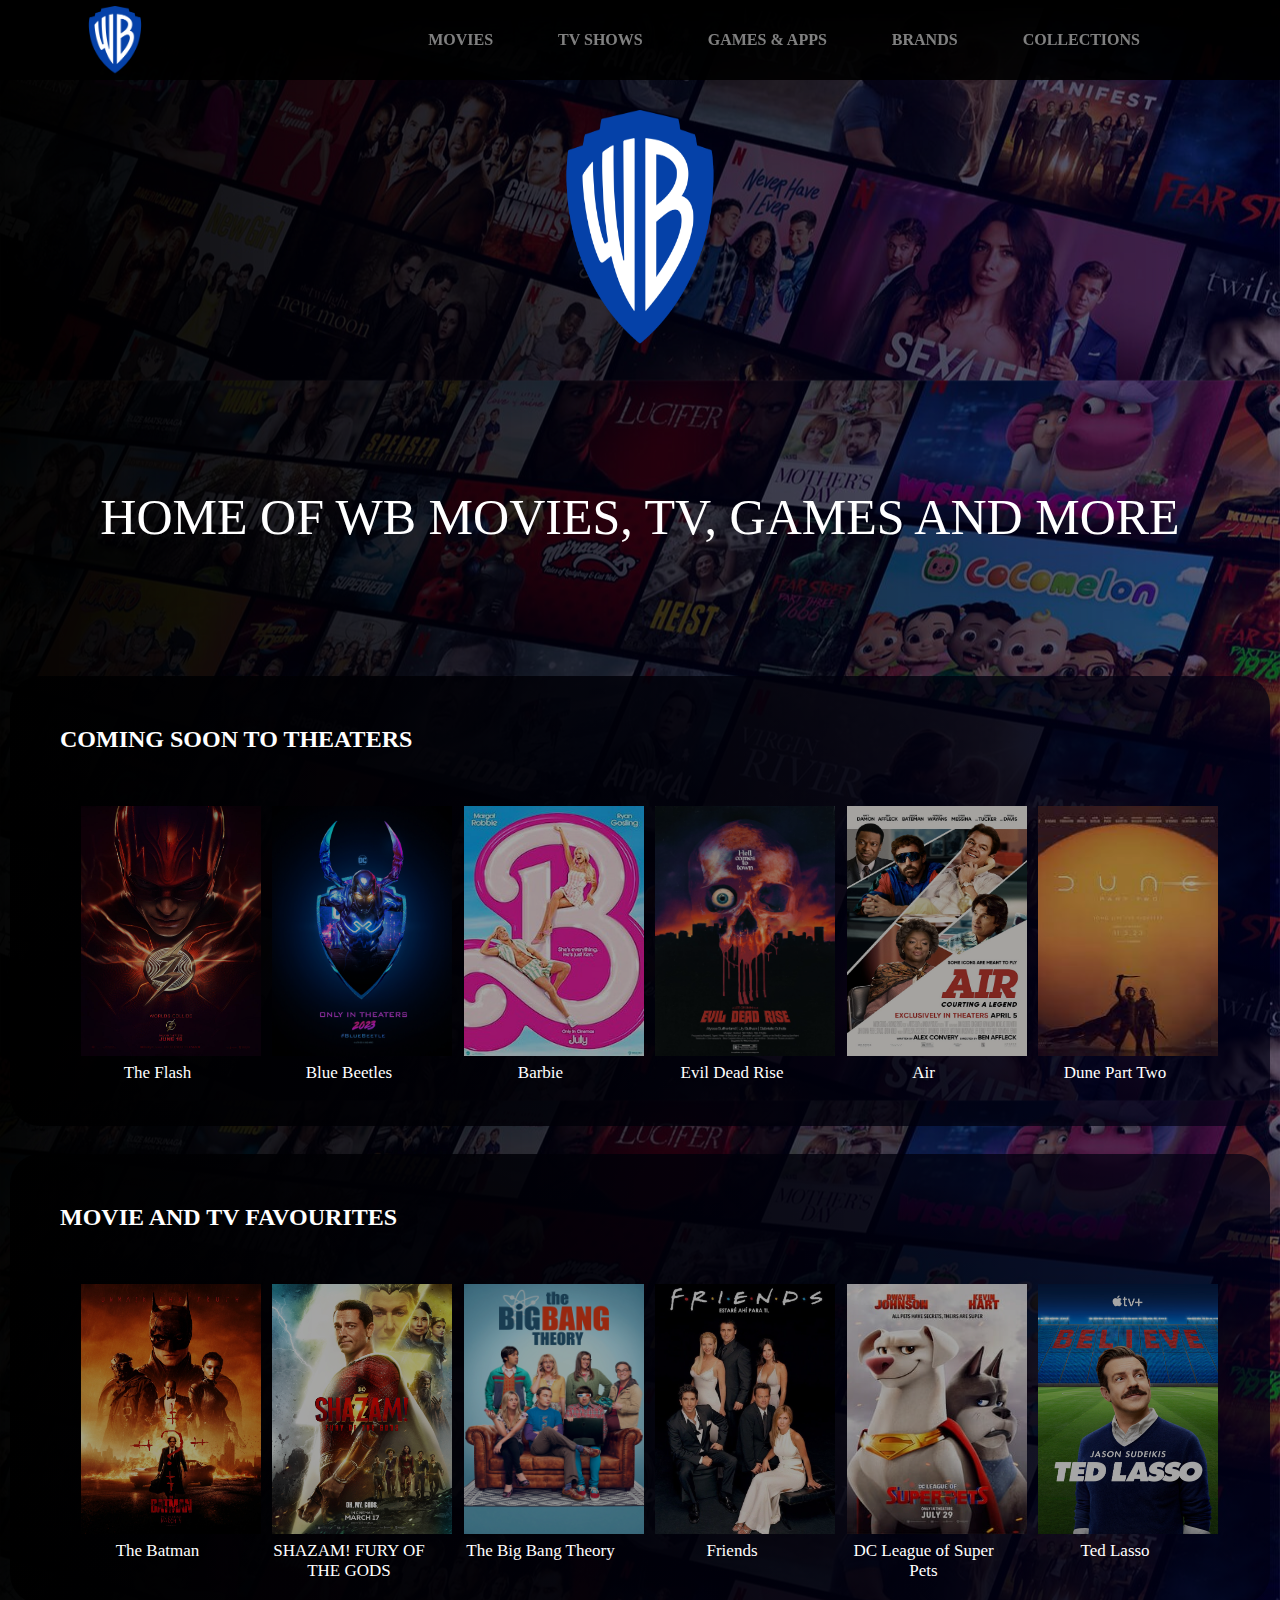
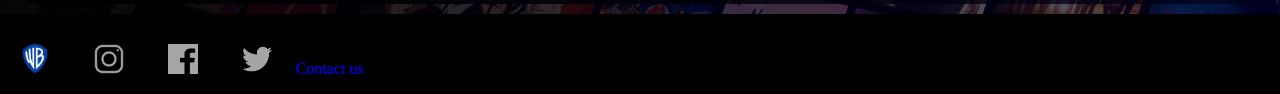
==== index.html @ 33ad989e "assignment submission" ====
<!doctype html>
<html lang="en">
	<head>
		<meta charset="UTF-8">
		<meta http-equiv="X-UA Compatible" content="IE=edge">
		<meta name="author" content= "Lawrence Bray">
		<meta name="viewport" content="width=device-width, initial-scale=1.0">
		<meta name= "description" content= "Home of Warner Bros Movies, TV Shows and Video Games including Harry Potter, DC Comics and more!">
		<title>WarnerBros.com | Home of WB Movies, TV, Games and more!</title>
		<link rel="icon" href="Warner_Bros._(2019)_logo.svg.png"
		type="image/x-icon">
		<link rel="stylesheet" href="presentation.css">
		
	</head>
	<body>
		<nav>
		
			<a href="index.html"><img src="Warner_Bros._(2020)_logo.svg.png"></a>
				<ul>		
				<li><a href="movies.html">MOVIES</a>
				<li><a href="tvshows.html">TV SHOWS</a>
				<li><a href="games&apps.html">GAMES & APPS</a>
				<li><a href="brands.html">BRANDS</a>
				<li><a href="collections.html">COLLECTIONS</a>
				
				<!--<input type"text" placeholder="Search">
				<div class="button">
				</div>-->
				</ul>
			</nav>
			<h1>
			<img src="Warner_Bros._(2020)_logo.svg.png" alt ="logo">
			</h1>
			<header>
				HOME OF WB MOVIES, TV, GAMES 
				AND MORE
			</header>
		
		<section>
			<h2>COMING SOON TO THEATERS</h2>
			<figure>
				<a href="theflash.html"><img src="TheFlash-Flash-2023.jpg" class="image"></a>
				<figcaption>The Flash</figcaption>
				</figure>
				<figure>
				<a href="index.html"><img src="blue beetles.jpg" class="image"></a>
				<figcaption>Blue Beetles</figcaption>
				</figure>
				<figure>
				<a href="index.html"><img src="Barbie_2023_poster.jpg" class="image"></a>
				<figcaption>Barbie</figcaption>
				</figure>
				<figure>
				<a href="index.html"><img src="Evil and dead rise.jpg" class="image"></a>
				<figcaption>Evil Dead Rise</figcaption>
				</figure>
				<figure>
				<a href="index.html"><img src="Air.jpg" class="image"></a>
				<figcaption>Air</figcaption>
				</figure>
				<figure>
				<a href="index.html"><img src="dune 2.jpg" class="image"></a>
				<figcaption>Dune Part Two</figcaption>
				</figure>
		</section>
		<br>
		<section>
			<h2>MOVIE AND TV FAVOURITES</h2>
			<figure>
				<a href="index.html"><img src="The batman.jpg" class="image"></a>
				<figcaption>The Batman</figcaption>
			</figure>
			<figure>
				<a href="index.html"><img src="shazam.jpg" class="image"></a>
				<figcaption>SHAZAM! FURY OF THE GODS</figcaption>
			</figure>
			<figure>
				<a href="index.html"><img src="the big bang theory.jpg" class="image"></a>
				<figcaption>The Big Bang Theory</figcaption>
				
			</figure>
			<figure>
				<a href="index.html"><img src="friends.jpg" class="image"></a>
				<figcaption>Friends</figcaption>
			
			</figure>
			<figure>
				<a href="index.html"><img src="DC_League_of_Super-Pets.jpg" class="image"></a>
				<figcaption>DC League of Super Pets</figcaption>
			</figure>
			<figure>
				<a href="index.html"><img src="ted lasso.jpg" class="image"></a>
				<figcaption>Ted Lasso</figcaption>
			</figure>
		</section>
	</body>
	<footer>
		<img style="filter:brightness(100%);" src="Warner_Bros._(2020)_logo.svg.png" class="image"></a>
		<a href="https://www.instagram.com/warnerbrosentertainment/"><img src="white-instagram-logo-png-transparent.png"class="image"></a>
		<a href="https://www.facebook.com/warnerbrosent/"><img src="facebook logo.png" class="image"></a>
		<a href="https://twitter.com/Warnerbros/"><img src="twitter.png" class="image"></a>
		<a href="contactus.html">Contact us</a>
	</footer>
</html>
---- presentation.css ----
body{
	font-family: Rockwell Condensed;
	width: 100%;
	height: 100vh;
	background-image: linear-gradient(to right, rgba(0,0,0,0.97),rgba(0,0,50,0.5)), url("background.jpg");
	top: 100px;
	background-size: 100%;
	background-position: center;
	position: relative;
	
}

* {
	padding: 0px;
	margin: 0;
	text-decoration: none;
	list-style: none;
	box-sizing: border-box;
}
input{
	height:40px;
	width: 240px;
	outline:none;
	padding:0 20px;
	color:black;
	font-size:20px;
	box-sizing:border-box;
	border-radius:50px;
	
}
/*::placeholder{
	color:grey;
}
.button{
	position:absolute;
	
	top:1px;
	background: red;
	line-height:80px;
	height:50px;
	width:50px;
	text-align:center;
	border-radius: 50%;	
}
.button img{
	width:40px;
	height:40px;
}*/
 
 
 
 
 
 nav{
	background: black;
	height: 80px;
	position: fixed;
	z-index:9999;
	width:100%;
	top:0;
	background:linear-gradient(to bottom, rgba(0,0,0,1), rgba(0,0,0,0.9));
}
nav img{
	width: 70px;
	height: 75px;
	padding: 3px;
	margin: 3px 80px;
	}
 ul{
	float: right;
	margin-right: 80px;
	
}
nav ul li{
	display: inline-block;
	line-height: 80px;
	margin: 0 5px;
	
}
nav ul li a{
	color: white;
	filter: brightness(50%);
	font-weight: bold;
	padding-right: 55px;		
}
nav a:hover{
	filter: brightness(100%);
	transition: 0.3s;	
}
nav a.active {
  filter:brightness(100%);
  color: white;
}
nav img:hover{
	width:73px;
	height:78px;
	transition: .3s;
}
 
section .button:hover{
	background-color:white;
	text-align:center;
	border: 3px solid #000040; 
	color:#000020;
	
}
	
h1 img {
	width: 14%;
	height: 250px;
	padding-top:10px;
	margin-left: 43%;
	
}
header{
	font-size: 50px;
	font-weight: none;
	color: #fff;
	padding-top:130px;
	text-align:center;
	margin-bottom: 130px;
}	
h2{
	color:white;
	padding-top: 50px;
	margin-left:50px;
	
	
}
section{
	margin-bottom:10px;
	height: 450px;
	margin-right: 10px;
	margin-left: 10px;
	background: linear-gradient(to right, rgba(0,0,0,0.97),rgba(0,0,20,0.7));
	border-radius:30px;
	position: relative;
	/*align-items:center;i*/
	/*content:"";*/
	/*display:table;*/
	/*clear: both;*/
	
}
.btn{
justify-content: space-between;
align-items:center;
}

section figure{
	box-sizing: border-box;
	
}
figcaption{
	color:white;
	font-size: 17px;
	margin-left:37%;
	width:80%;
	text-align:center;
	
}
figure{
	float: left;
	width:15.2%;
	align-items:center;
}
figure img{
	width: 180px;
	height: 300px;
	padding-top: 50px;
	margin: 3px 37%;
	color:white;	
}
.image {
  transition: filter 0.4s ease;
  filter: brightness(65%);
}

.image:hover {
  filter: brightness(100%);
}
/*figure img:hover{
	
	transition: 0.4s;
	width: 200px;
	height:320px;
	
}*/
figcaption:hover{
	text-align:center;
	
}
footer{
	background: black;
	height:80px;
	bottom:0;
	
	
}
footer img{
	
	height:30px;
	width:30px;
	margin-left:20px;
	margin-top:30px;
	margin-right:20px;
	display:inline-block;
}
footer p {
	color:white;
	font-size: 10px;
	text-align:center;
}
}
@media only screen and (max-width: 600px){
body{
background-image: none;
}
}
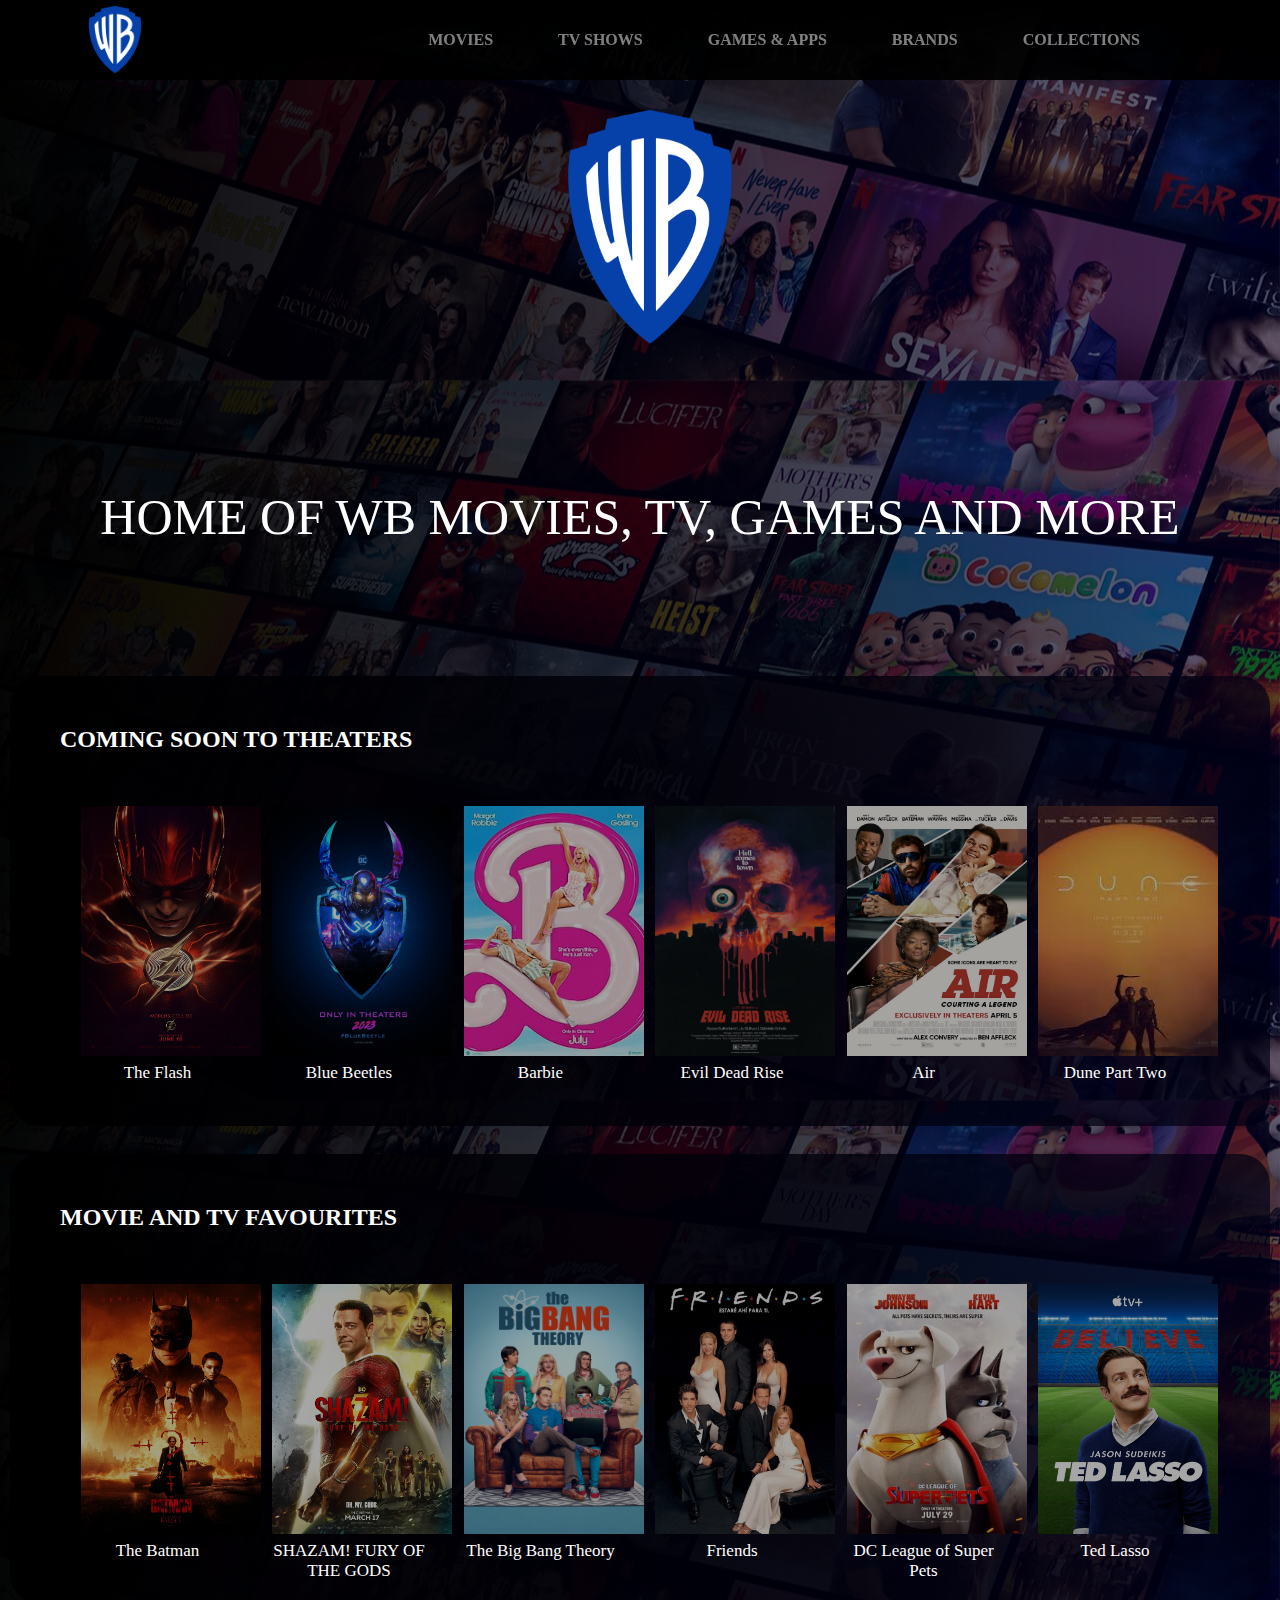
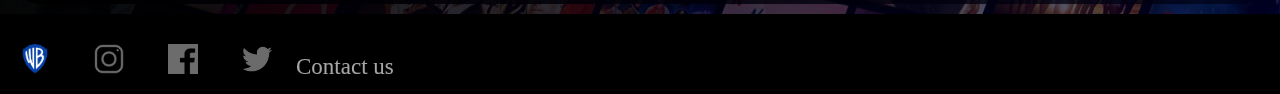
==== commit be667205: "assignment submission" ====
--- a/index.html
+++ b/index.html
@@ -15,7 +15,7 @@
 	<body>
 		<nav>
 		
-			<a href="index.html"><img src="Warner_Bros._(2020)_logo.svg.png"></a>
+			<a href="index.html"><img src="Warner_Bros._(2020)_logo.svg.png" alt="WB icon" /></a>
 				<ul>		
 				<li><a href="movies.html">MOVIES</a>
 				<li><a href="tvshows.html">TV SHOWS</a>
@@ -23,9 +23,7 @@
 				<li><a href="brands.html">BRANDS</a>
 				<li><a href="collections.html">COLLECTIONS</a>
 				
-				<!--<input type"text" placeholder="Search">
-				<div class="button">
-				</div>-->
+		
 				</ul>
 			</nav>
 			<h1>
@@ -39,27 +37,27 @@
 		<section>
 			<h2>COMING SOON TO THEATERS</h2>
 			<figure>
-				<a href="theflash.html"><img src="TheFlash-Flash-2023.jpg" class="image"></a>
+				<a href="theflash.html"><img src="TheFlash-Flash-2023.jpg" alt="The Flash"class="image"/></a>
 				<figcaption>The Flash</figcaption>
 				</figure>
 				<figure>
-				<a href="index.html"><img src="blue beetles.jpg" class="image"></a>
+				<a href="index.html"><img src="blue beetles.jpg" alt="Blue Beetles"class="image"/></a>
 				<figcaption>Blue Beetles</figcaption>
 				</figure>
 				<figure>
-				<a href="index.html"><img src="Barbie_2023_poster.jpg" class="image"></a>
+				<a href="index.html"><img src="Barbie_2023_poster.jpg" alt="Barbie" class="image"/></a>
 				<figcaption>Barbie</figcaption>
 				</figure>
 				<figure>
-				<a href="index.html"><img src="Evil and dead rise.jpg" class="image"></a>
+				<a href="index.html"><img src="Evil and dead rise.jpg" alt="Evil Dead Rise" class="image"/></a>
 				<figcaption>Evil Dead Rise</figcaption>
 				</figure>
 				<figure>
-				<a href="index.html"><img src="Air.jpg" class="image"></a>
+				<a href="index.html"><img src="Air.jpg" alt="Air"class="image"/></a>
 				<figcaption>Air</figcaption>
 				</figure>
 				<figure>
-				<a href="index.html"><img src="dune 2.jpg" class="image"></a>
+				<a href="index.html"><img src="dune 2.jpg" alt="Dune Part Two" class="image"/></a>
 				<figcaption>Dune Part Two</figcaption>
 				</figure>
 		</section>
@@ -67,38 +65,39 @@
 		<section>
 			<h2>MOVIE AND TV FAVOURITES</h2>
 			<figure>
-				<a href="index.html"><img src="The batman.jpg" class="image"></a>
+				<a href="index.html"><img src="The batman.jpg" alt="The Batman" class="image"/></a>
 				<figcaption>The Batman</figcaption>
 			</figure>
 			<figure>
-				<a href="index.html"><img src="shazam.jpg" class="image"></a>
+				<a href="shazam.html"><img src="shazam.jpg" alt="SHAZAM! FURY OF THE GODS" class="image"/></a>
 				<figcaption>SHAZAM! FURY OF THE GODS</figcaption>
 			</figure>
 			<figure>
-				<a href="index.html"><img src="the big bang theory.jpg" class="image"></a>
+				<a href="index.html"><img src="the big bang theory.jpg" alt="The Big Bang Theory" class="image"/></a>
 				<figcaption>The Big Bang Theory</figcaption>
 				
 			</figure>
 			<figure>
-				<a href="index.html"><img src="friends.jpg" class="image"></a>
+				<a href="index.html"><img src="friends.jpg" alt="Friends" class="image"/></a>
 				<figcaption>Friends</figcaption>
 			
 			</figure>
 			<figure>
-				<a href="index.html"><img src="DC_League_of_Super-Pets.jpg" class="image"></a>
+				<a href="index.html"><img src="DC_League_of_Super-Pets.jpg" alt="DC League of Super Pets" class="image"/></a>
 				<figcaption>DC League of Super Pets</figcaption>
 			</figure>
 			<figure>
-				<a href="index.html"><img src="ted lasso.jpg" class="image"></a>
+				<a href="index.html"><img src="ted lasso.jpg" alt="Ted Lasso" class="image"/></a>
 				<figcaption>Ted Lasso</figcaption>
 			</figure>
 		</section>
-	</body>
-	<footer>
-		<img style="filter:brightness(100%);" src="Warner_Bros._(2020)_logo.svg.png" class="image"></a>
-		<a href="https://www.instagram.com/warnerbrosentertainment/"><img src="white-instagram-logo-png-transparent.png"class="image"></a>
-		<a href="https://www.facebook.com/warnerbrosent/"><img src="facebook logo.png" class="image"></a>
-		<a href="https://twitter.com/Warnerbros/"><img src="twitter.png" class="image"></a>
+		<footer>
+		<img style="filter:brightness(100%);" src="Warner_Bros._(2020)_logo.svg.png" alt="WB logo" class="image"/></a>
+		<a href="https://www.instagram.com/warnerbrosentertainment/"><img src="white-instagram-logo-png-transparent.png" alt="instagram"class="image"/></a>
+		<a href="https://www.facebook.com/warnerbrosent/"><img src="facebook logo.png" alt="facebook" class="image"/></a>
+		<a href="https://twitter.com/Warnerbros/"><img src="twitter.png" alt="twitter" class="image"/></a>
 		<a href="contactus.html">Contact us</a>
 	</footer>
+	</body>
+	
 </html>  
--- a/presentation.css
+++ b/presentation.css
@@ -1,4 +1,10 @@
-
+* {
+	padding: 0px;
+	margin: 0;
+	text-decoration: none;
+	list-style: none;
+	box-sizing: border-box;
+}
 body{
 	font-family: Rockwell Condensed;
 	width: 100%;
@@ -9,49 +15,7 @@
 	background-position: center;
 	position: relative;
 	
-}
-
-* {
-	padding: 0px;
-	margin: 0;
-	text-decoration: none;
-	list-style: none;
-	box-sizing: border-box;
-}
-input{
-	height:40px;
-	width: 240px;
-	outline:none;
-	padding:0 20px;
-	color:black;
-	font-size:20px;
-	box-sizing:border-box;
-	border-radius:50px;
-	
-}
-/*::placeholder{
-	color:grey;
-}
-.button{
-	position:absolute;
-	
-	top:1px;
-	background: red;
-	line-height:80px;
-	height:50px;
-	width:50px;
-	text-align:center;
-	border-radius: 50%;	
-}
-.button img{
-	width:40px;
-	height:40px;
-}*/
- 
- 
- 
- 
- 
+} 
  nav{
 	background: black;
 	height: 80px;
@@ -107,7 +71,7 @@
 }
 	
 h1 img {
-	width: 14%;
+	width: 200px;
 	height: 250px;
 	padding-top:10px;
 	margin-left: 43%;
@@ -136,21 +100,11 @@
 	background: linear-gradient(to right, rgba(0,0,0,0.97),rgba(0,0,20,0.7));
 	border-radius:30px;
 	position: relative;
-	/*align-items:center;i*/
-	/*content:"";*/
-	/*display:table;*/
-	/*clear: both;*/
-	
-}
-.btn{
-justify-content: space-between;
-align-items:center;
-}
-
-section figure{
-	box-sizing: border-box;
-	
-}
+
+}
+
+
+
 figcaption{
 	color:white;
 	font-size: 17px;
@@ -162,14 +116,14 @@
 figure{
 	float: left;
 	width:15.2%;
-	align-items:center;
+	
 }
 figure img{
 	width: 180px;
 	height: 300px;
 	padding-top: 50px;
 	margin: 3px 37%;
-	color:white;	
+		
 }
 .image {
   transition: filter 0.4s ease;
@@ -179,17 +133,7 @@
 .image:hover {
   filter: brightness(100%);
 }
-/*figure img:hover{
-	
-	transition: 0.4s;
-	width: 200px;
-	height:320px;
-	
-}*/
-figcaption:hover{
-	text-align:center;
-	
-}
+
 footer{
 	background: black;
 	height:80px;
@@ -211,9 +155,104 @@
 	font-size: 10px;
 	text-align:center;
 }
-}
-@media only screen and (max-width: 600px){
+footer a {
+	filter:brightness(65%);
+	transition:0.4s ease;
+	color:white;
+	font-size: 23px;
+	font-family:Century Schoolbook;
+}
+footer a:hover{
+	filter:brightness(100%);
+}
+
+@media(max-width: 400px){
 body{
-background-image: none;
-}
+
+  background-repeat: no-repeat;
+  background-size: 300%;
+  background-position: center top;
+  background-color: #000010;
+
+
+}
+header{
+	font-size: 50px;
+	font-weight: none;
+	color: #fff;
+	padding-top:130px;
+	text-align:center;
+	margin-bottom: 130px;
+	margin-left: 20px;
+	margin-right: 20px;
+}	
+h1 img {
+	width: 75px;
+	height: 100px;
+	padding-top:10px;
+	margin-left: 42%;
+	
+	
+}
+section{
+	margin-bottom:10px;
+	height: 1200px;
+	margin-right: 10px;
+	margin-left: 10px;
+	background: linear-gradient(to right, rgba(0,0,0,0.97),rgba(0,0,20,0.7));
+	border-radius:30px;
+	position: relative;
+
+	
+}
+figure{
+	float: left;
+	margin-left: 20px;
+	width:42%;
+	
+	
+}
+figcaption{
+	color:white;
+	font-size: 17px;
+	margin-left:10%;
+	width:10%;
+	text-align:center;
+	
+}
+figure img{
+	width: 150px;
+	height: 300px;
+	padding-top: 50px;
+	margin: 3px 5px;
+	color:white;	
+	
+}
+.image {
+	
+	filter: brightness(70%);
+  }
+
+}
+@media(max-width: 1100px){
+	
+	nav ul {
+		list-style: none;
+		margin: 0;
+		padding: 0;
+	  }
+	  
+	  nav ul li {
+		display: inline-block;
+	  }
+	  
+	  nav ul li a {
+		display: block;
+		padding: 10px;
+		text-decoration: none;
+	  }
+	  
+	 
+	  
+	
 }